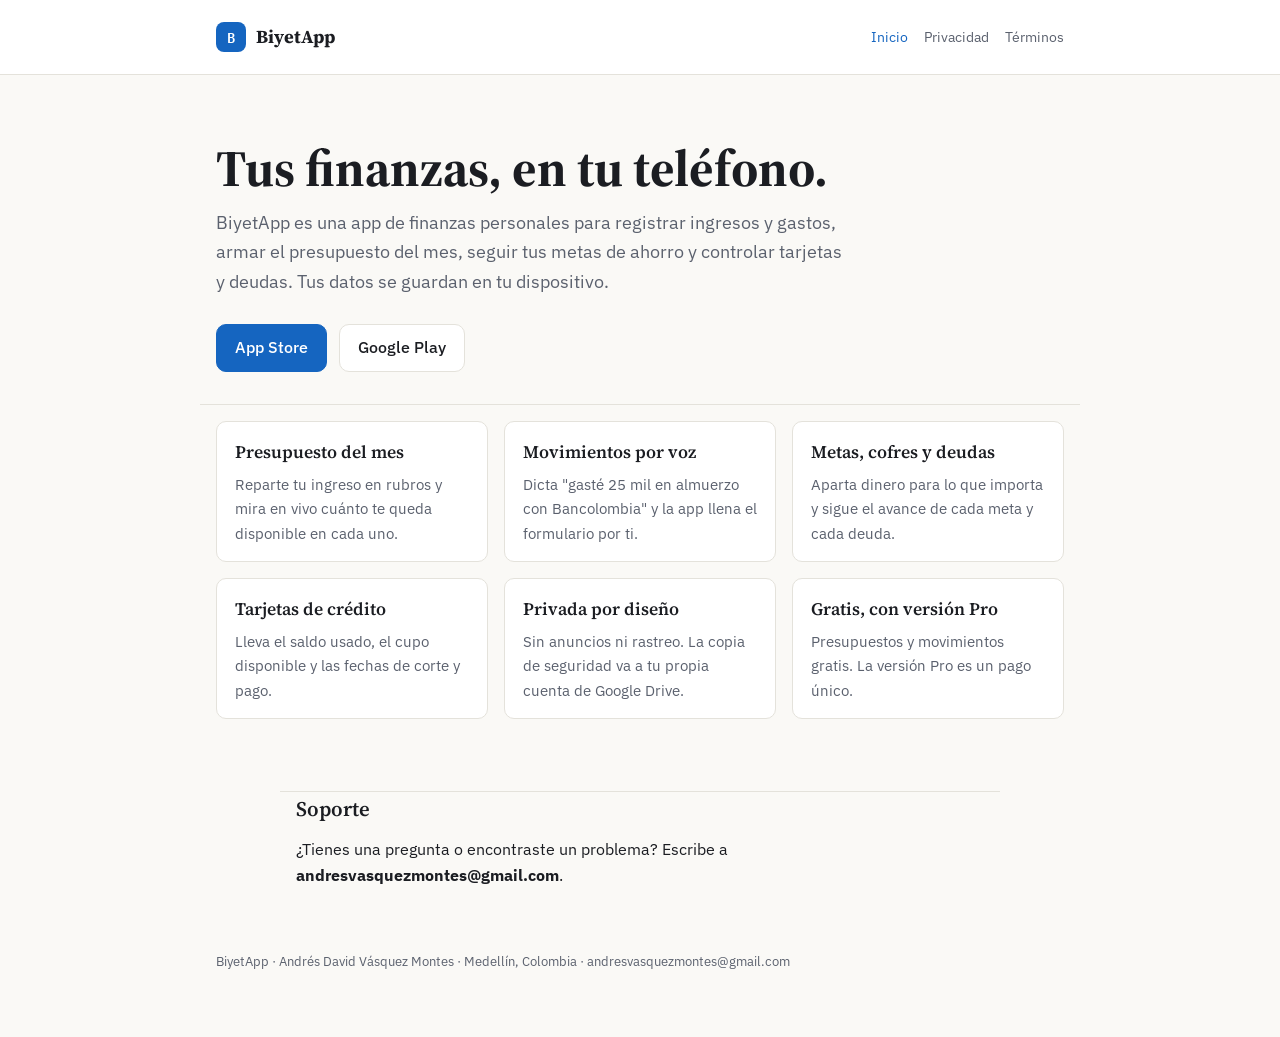
==== index.html @ f53bd114 "Sitio de BiyetApp: inicio, privacidad y términos Co-Authored-By: Claude Opus 5.5 <noreply@anthropic." ====
<!doctype html>
<html lang="es">
<head>
<meta charset="utf-8">
<meta name="viewport" content="width=device-width, initial-scale=1, viewport-fit=cover">
<title>BiyetApp</title>
<meta name="description" content="BiyetApp: app de finanzas personales para Android e iOS.">
<link rel="stylesheet" href="https://fonts.googleapis.com/css2?family=Source+Serif+4:opsz,wght@8..60,400;8..60,600;8..60,700&family=IBM+Plex+Sans:wght@400;500;600&family=IBM+Plex+Mono:wght@400;500&display=swap">
<link rel="stylesheet" href="style.css">
</head>
<body style="margin:0">
<div class="topbar">
  <div class="topbar-inner gutter">
    <a class="wordmark" href="index.html" style="color:inherit;text-decoration:none"><span class="mark">B</span> BiyetApp</a>
    <nav class="nav" aria-label="Secciones"><a href="index.html" aria-current="page">Inicio</a> <a href="privacidad.html">Privacidad</a> <a href="terminos.html">Términos</a></nav>
  </div>
</div>
<main>
<section class="hero gutter">
  <h1>Tus finanzas, en tu teléfono.</h1>
  <p class="lead">BiyetApp es una app de finanzas personales para registrar ingresos y gastos, armar el presupuesto del mes, seguir tus metas de ahorro y controlar tarjetas y deudas. Tus datos se guardan en tu dispositivo.</p>
  <div class="stores">
    <a class="btn primary" href="https://apps.apple.com/app/id6762707560">App Store</a>
    <a class="btn" href="https://play.google.com/store/apps/details?id=com.biyetapp.app">Google Play</a>
  </div>
</section>
<section class="grid gutter" aria-label="Funciones">
  <div class="card"><h2>Presupuesto del mes</h2><p>Reparte tu ingreso en rubros y mira en vivo cuánto te queda disponible en cada uno.</p></div>
  <div class="card"><h2>Movimientos por voz</h2><p>Dicta "gasté 25 mil en almuerzo con Bancolombia" y la app llena el formulario por ti.</p></div>
  <div class="card"><h2>Metas, cofres y deudas</h2><p>Aparta dinero para lo que importa y sigue el avance de cada meta y cada deuda.</p></div>
  <div class="card"><h2>Tarjetas de crédito</h2><p>Lleva el saldo usado, el cupo disponible y las fechas de corte y pago.</p></div>
  <div class="card"><h2>Privada por diseño</h2><p>Sin anuncios ni rastreo. La copia de seguridad va a tu propia cuenta de Google Drive.</p></div>
  <div class="card"><h2>Gratis, con versión Pro</h2><p>Presupuestos y movimientos gratis. La versión Pro es un pago único.</p></div>
</section>
<section class="simple gutter" id="soporte" style="padding-block:0 64px">
  <h2>Soporte</h2>
  <p>¿Tienes una pregunta o encontraste un problema? Escribe a <strong>andresvasquezmontes@gmail.com</strong>.</p>
</section>
</main>
<footer class="gutter">BiyetApp · Andrés David Vásquez Montes · Medellín, Colombia · andresvasquezmontes@gmail.com</footer>
</body>
</html>
---- style.css ----
/* Layout: documento legal de una columna con índice lateral fijo en escritorio */
  :root {
    --bg: #faf9f6;
    --surface: #ffffff;
    --surface-2: #f1f0ec;
    --text: #1b1d22;
    --text-muted: #5b616e;
    --border: #e4e2db;
    --accent: #1565c0;
    --accent-soft: #e8f0fb;
    --accent-ink: #0d3f7a;
    --font-display: "Source Serif 4", Georgia, serif;
    --font-body: "IBM Plex Sans", ui-sans-serif, system-ui, sans-serif;
    --font-mono: "IBM Plex Mono", ui-monospace, monospace;
  }
  @media (prefers-color-scheme: dark) {
    :root:not([data-theme="light"]) {
      --bg: #0e1013; --surface: #161920; --surface-2: #1c202a; --text: #e8e9ed;
      --text-muted: #9aa1ac; --border: #2a2e38; --accent: #5b9bf0; --accent-soft: #172436;
      --accent-ink: #bcd7fb; color-scheme: dark;
    }
  }
  :root[data-theme="dark"] {
    --bg: #0e1013; --surface: #161920; --surface-2: #1c202a; --text: #e8e9ed;
    --text-muted: #9aa1ac; --border: #2a2e38; --accent: #5b9bf0; --accent-soft: #172436;
    --accent-ink: #bcd7fb; color-scheme: dark;
  }
  * { box-sizing: border-box; }
  body { background: var(--bg); color: var(--text); font-family: var(--font-body); line-height: 1.6; font-size: 16px; }
  a { color: var(--accent); }
  a:focus-visible { outline: 2px solid var(--accent); outline-offset: 2px; }
  .gutter { padding-left: max(16px, env(safe-area-inset-left, 0px)); padding-right: max(16px, env(safe-area-inset-right, 0px)); }
  .topbar { border-bottom: 1px solid var(--border); background: var(--surface); }
  .topbar-inner { max-width: 880px; margin: 0 auto; padding-block: 22px; display: flex; flex-wrap: wrap; align-items: center; justify-content: space-between; gap: 12px 16px; }
  .wordmark { display: flex; align-items: center; gap: 10px; font-family: var(--font-display); font-weight: 700; font-size: 1.15rem; }
  .wordmark .mark { width: 30px; height: 30px; border-radius: 8px; background: var(--accent); color: var(--surface); display: grid; place-items: center; font-family: var(--font-mono); font-size: .85rem; font-weight: 600; flex: none; }
  .meta-tag { font-family: var(--font-mono); font-size: .75rem; color: var(--text-muted); letter-spacing: .03em; }
  .layout { max-width: 880px; margin: 0 auto; padding-block: 48px 96px; display: grid; grid-template-columns: 190px minmax(0, 1fr); gap: 48px; align-items: start; }
  @media (max-width: 720px) { .layout { grid-template-columns: 1fr; padding-block: 32px 64px; } .toc { display: none; } }
  .toc { position: sticky; top: calc(32px + env(safe-area-inset-top, 0px)); display: flex; flex-direction: column; gap: 2px; }
  .toc-label { font-family: var(--font-mono); font-size: .7rem; text-transform: uppercase; letter-spacing: .08em; color: var(--text-muted); margin-bottom: 10px; }
  .toc a { text-decoration: none; color: var(--text-muted); font-size: .85rem; padding: 5px 0 5px 10px; border-left: 2px solid transparent; }
  .toc a:hover { color: var(--text); border-left-color: var(--border); }
  main { min-width: 0; }
  h1 { font-family: var(--font-display); font-weight: 700; font-size: clamp(1.9rem, 3.2vw, 2.5rem); line-height: 1.15; margin: 0 0 10px; text-wrap: balance; }
  .subtitle { color: var(--text-muted); font-size: 1.02rem; max-width: 60ch; margin: 0 0 28px; }
  .summary-box { background: var(--accent-soft); border: 1px solid var(--border); border-radius: 12px; padding: 20px 22px; margin: 0 0 40px; }
  .summary-box .label { font-family: var(--font-mono); font-size: .7rem; text-transform: uppercase; letter-spacing: .08em; color: var(--accent-ink); margin-bottom: 10px; }
  .summary-box ul { margin: 0; padding-left: 1.1em; display: flex; flex-direction: column; gap: 6px; }
  .summary-box li { font-size: .95rem; }
  section { margin: 0 0 38px; padding-top: 6px; scroll-margin-top: 24px; }
  section + section { border-top: 1px solid var(--border); padding-top: 34px; }
  h2 { font-family: var(--font-display); font-weight: 600; font-size: 1.3rem; margin: 0 0 12px; text-wrap: balance; }
  h3 { font-size: 1rem; margin: 18px 0 6px; }
  p { margin: 0 0 14px; max-width: 68ch; }
  p:last-child { margin-bottom: 0; }
  ul.plain { margin: 0 0 14px; padding-left: 1.2em; max-width: 68ch; }
  ul.plain li { margin-bottom: 6px; }
  .table-wrap { overflow-x: auto; }
  table { width: 100%; border-collapse: collapse; margin: 4px 0 18px; font-size: .92rem; }
  th, td { text-align: left; padding: 10px 12px; border-bottom: 1px solid var(--border); vertical-align: top; }
  th { font-family: var(--font-mono); font-size: .7rem; text-transform: uppercase; letter-spacing: .06em; color: var(--text-muted); font-weight: 500; }
  .card { background: var(--surface); border: 1px solid var(--border); border-radius: 10px; padding: 16px 18px; margin: 0 0 14px; }
  .contact { background: var(--surface-2); border-radius: 12px; padding: 22px 24px; display: flex; flex-direction: column; gap: 4px; }
  .contact .name { font-weight: 600; }
  .contact .email { font-family: var(--font-mono); font-size: .92rem; user-select: all; overflow-wrap: anywhere; }
  footer { max-width: 880px; margin: 0 auto; padding-block: 0 64px; color: var(--text-muted); font-size: .8rem; }

  .nav { display: flex; gap: 16px; flex-wrap: wrap; font-size: .9rem; }
  .nav a { color: var(--text-muted); text-decoration: none; }
  .nav a:hover, .nav a[aria-current] { color: var(--accent); }
  .hero { max-width: 880px; margin: 0 auto; padding-block: 64px 32px; }
  .hero h1 { font-size: clamp(2.2rem, 5vw, 3.2rem); }
  .lead { font-size: 1.15rem; color: var(--text-muted); max-width: 58ch; margin: 0 0 28px; }
  .stores { display: flex; gap: 12px; flex-wrap: wrap; }
  .btn { display: inline-block; padding: 10px 18px; border-radius: 10px; border: 1px solid var(--border); background: var(--surface); color: var(--text); text-decoration: none; font-weight: 500; }
  .btn.primary { background: var(--accent); border-color: var(--accent); color: var(--surface); }
  .grid { max-width: 880px; margin: 0 auto; padding-block: 16px 72px; display: grid; grid-template-columns: repeat(auto-fit, minmax(240px, 1fr)); gap: 16px; }
  .grid .card { margin: 0; }
  .grid .card h2 { font-size: 1.1rem; margin: 0 0 6px; }
  .grid .card p { margin: 0; color: var(--text-muted); font-size: .95rem; }
  .simple { max-width: 720px; margin: 0 auto; padding-block: 48px 96px; }
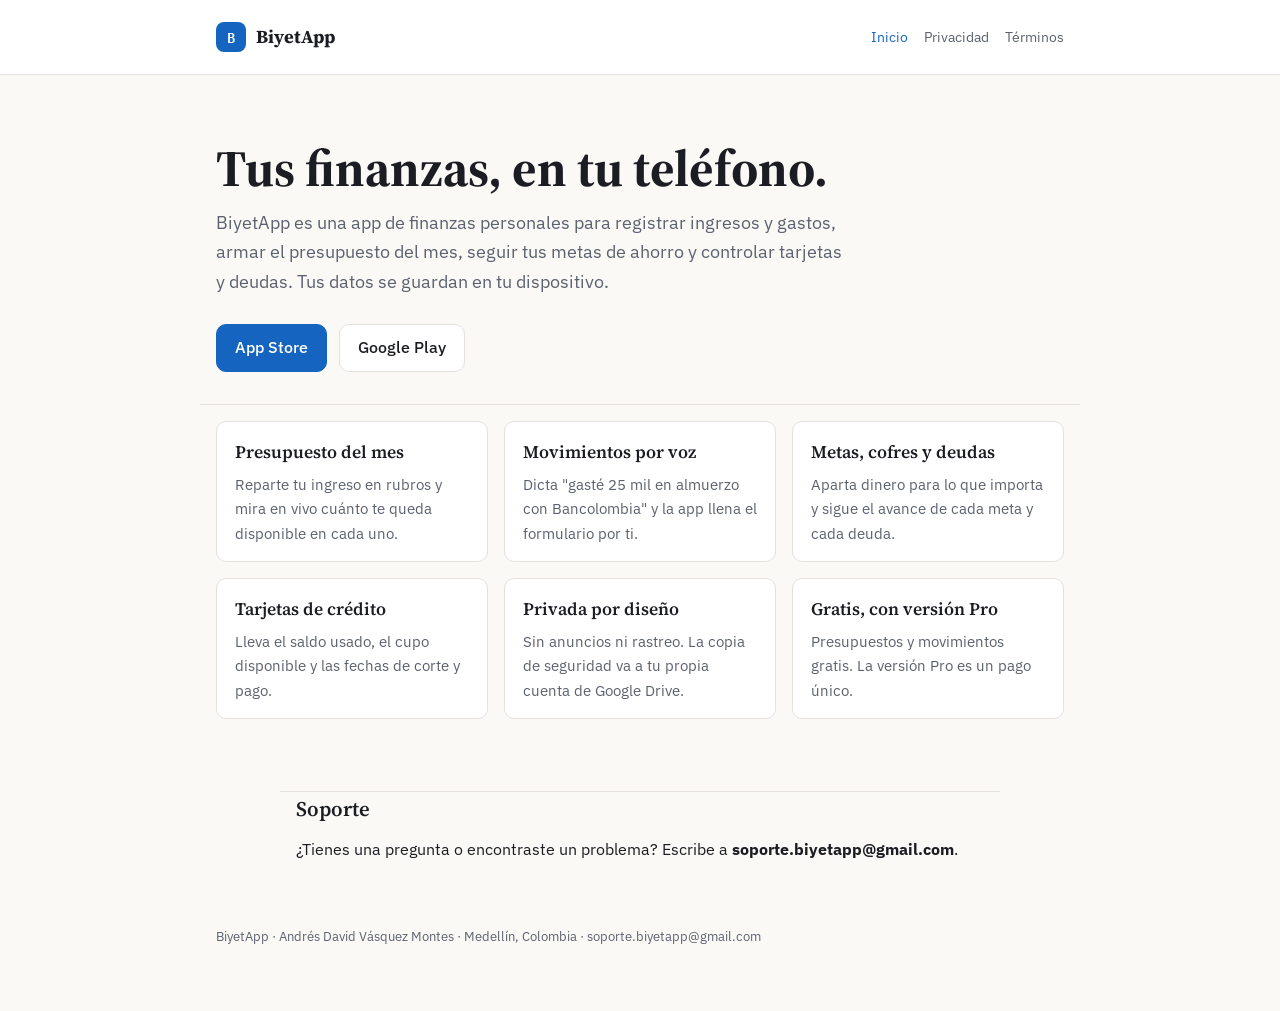
==== commit 2e347518: "Usa soporte.biyetapp@gmail.com como correo de contacto Co-Authored-By: Claude Opus 5.5 <noreply@anth" ====
--- a/index.html
+++ b/index.html
@@ -34,9 +34,9 @@
 </section>
 <section class="simple gutter" id="soporte" style="padding-block:0 64px">
   <h2>Soporte</h2>
-  <p>¿Tienes una pregunta o encontraste un problema? Escribe a <strong>andresvasquezmontes@gmail.com</strong>.</p>
+  <p>¿Tienes una pregunta o encontraste un problema? Escribe a <strong>soporte.biyetapp@gmail.com</strong>.</p>
 </section>
 </main>
-<footer class="gutter">BiyetApp · Andrés David Vásquez Montes · Medellín, Colombia · andresvasquezmontes@gmail.com</footer>
+<footer class="gutter">BiyetApp · Andrés David Vásquez Montes · Medellín, Colombia · soporte.biyetapp@gmail.com</footer>
 </body>
 </html>
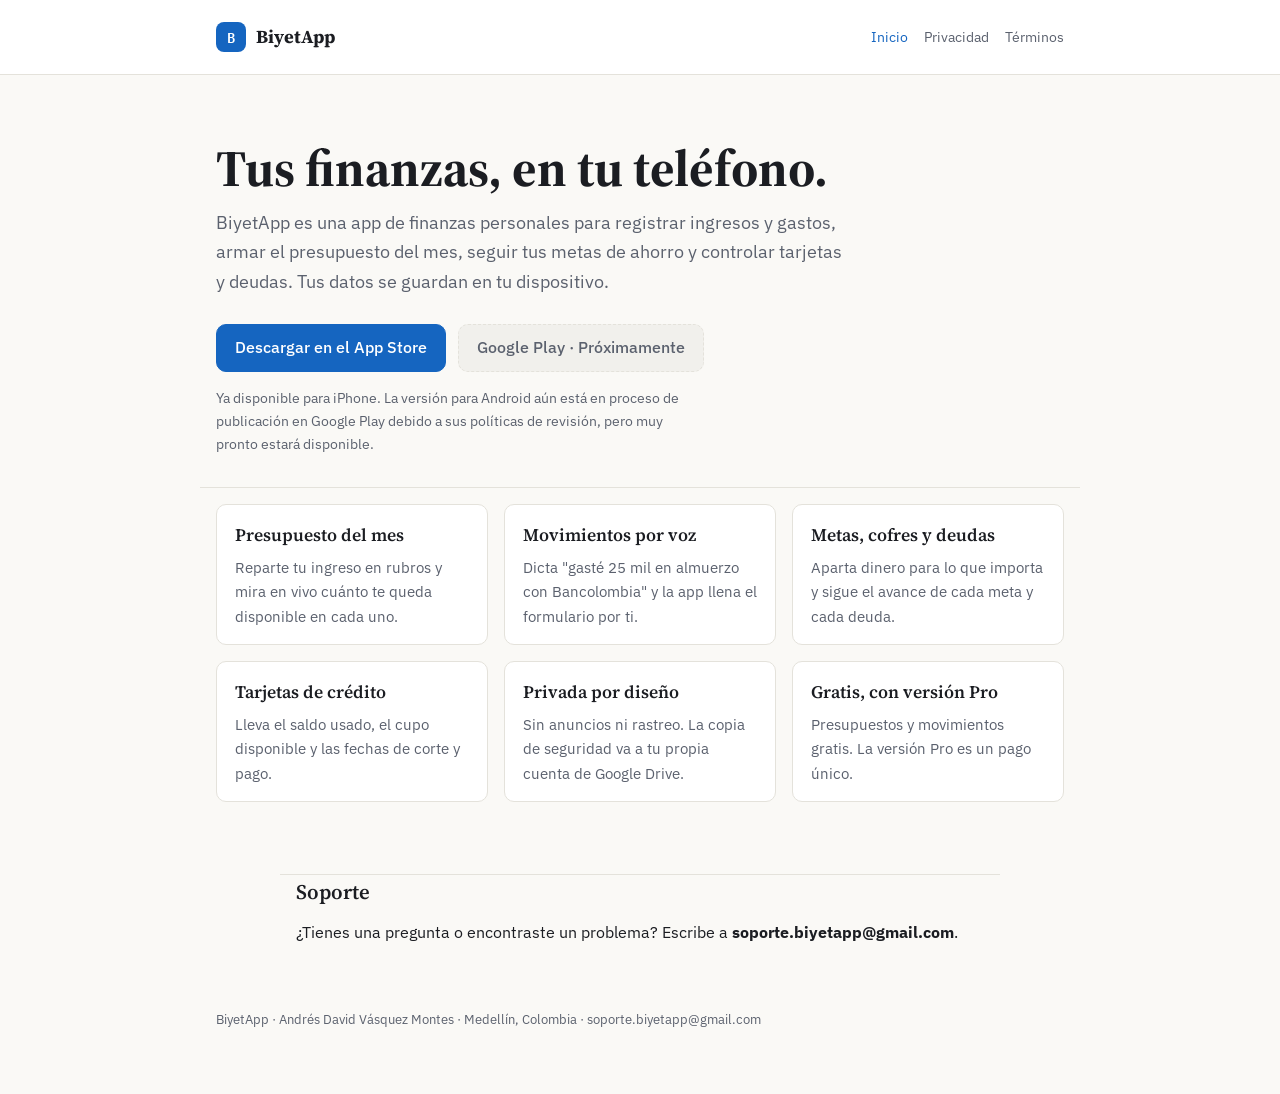
==== commit 4c49075c: "Enlace al App Store y aviso de Android próximamente Co-Authored-By: Claude Opus 5.5 <noreply@anthrop" ====
--- a/index.html
+++ b/index.html
@@ -20,9 +20,10 @@
   <h1>Tus finanzas, en tu teléfono.</h1>
   <p class="lead">BiyetApp es una app de finanzas personales para registrar ingresos y gastos, armar el presupuesto del mes, seguir tus metas de ahorro y controlar tarjetas y deudas. Tus datos se guardan en tu dispositivo.</p>
   <div class="stores">
-    <a class="btn primary" href="https://apps.apple.com/app/id6762707560">App Store</a>
-    <a class="btn" href="https://play.google.com/store/apps/details?id=com.biyetapp.app">Google Play</a>
+    <a class="btn primary" href="https://apps.apple.com/us/app/biyetapp/id6762707560" target="_blank" rel="noopener">Descargar en el App Store</a>
+    <span class="btn disabled" aria-disabled="true">Google Play · Próximamente</span>
   </div>
+  <p class="store-note">Ya disponible para iPhone. La versión para Android aún está en proceso de publicación en Google Play debido a sus políticas de revisión, pero muy pronto estará disponible.</p>
 </section>
 <section class="grid gutter" aria-label="Funciones">
   <div class="card"><h2>Presupuesto del mes</h2><p>Reparte tu ingreso en rubros y mira en vivo cuánto te queda disponible en cada uno.</p></div>
--- a/style.css
+++ b/style.css
@@ -75,6 +75,8 @@
   .stores { display: flex; gap: 12px; flex-wrap: wrap; }
   .btn { display: inline-block; padding: 10px 18px; border-radius: 10px; border: 1px solid var(--border); background: var(--surface); color: var(--text); text-decoration: none; font-weight: 500; }
   .btn.primary { background: var(--accent); border-color: var(--accent); color: var(--surface); }
+  .btn.disabled { color: var(--text-muted); background: var(--surface-2); border-style: dashed; cursor: default; }
+  .store-note { color: var(--text-muted); font-size: .9rem; max-width: 58ch; margin: 14px 0 0; }
   .grid { max-width: 880px; margin: 0 auto; padding-block: 16px 72px; display: grid; grid-template-columns: repeat(auto-fit, minmax(240px, 1fr)); gap: 16px; }
   .grid .card { margin: 0; }
   .grid .card h2 { font-size: 1.1rem; margin: 0 0 6px; }
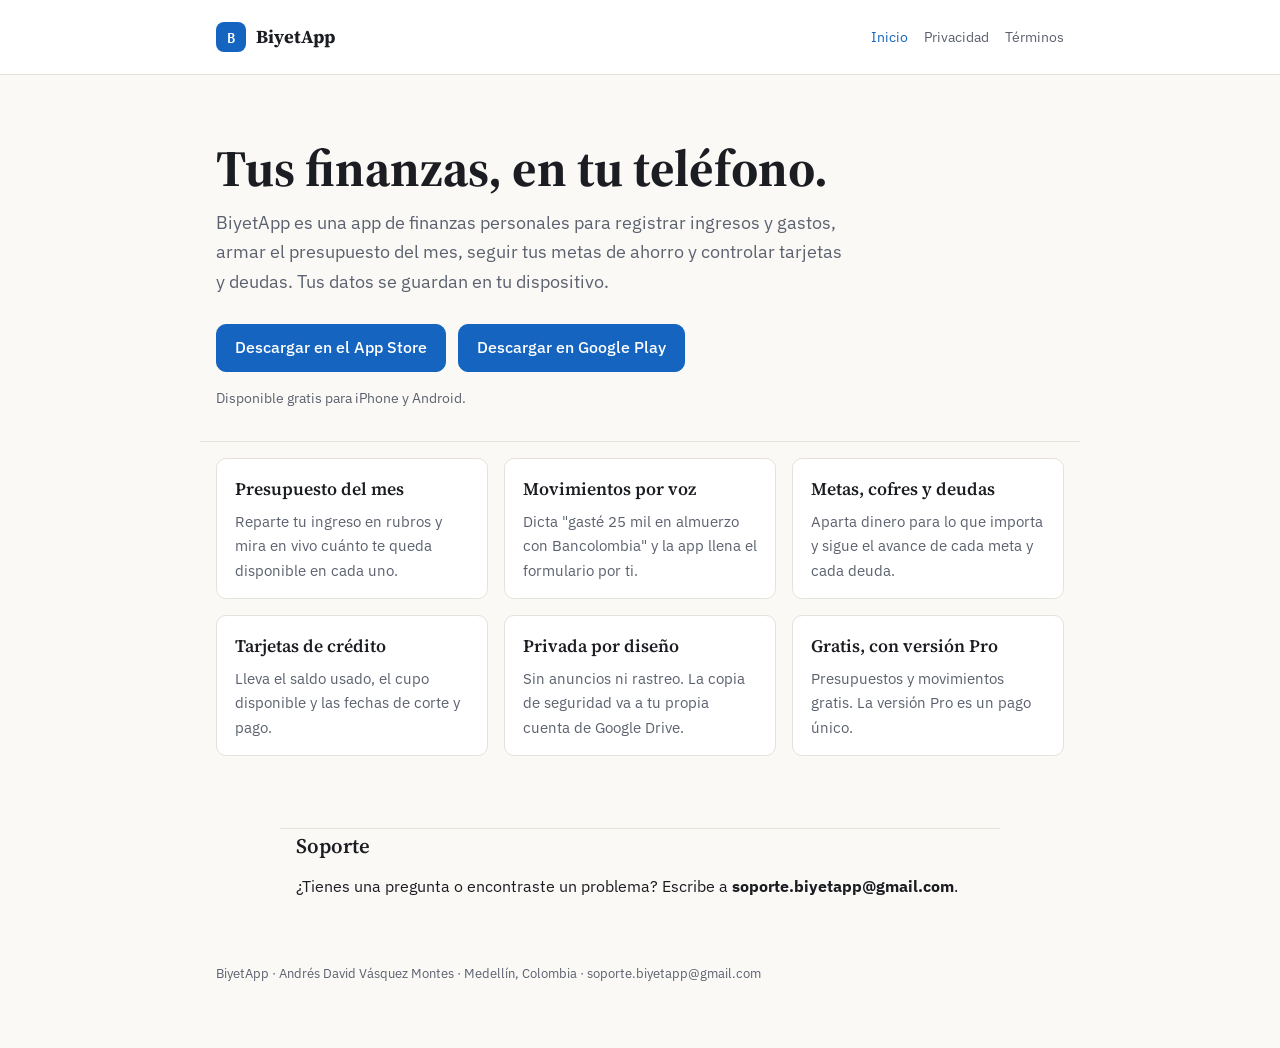
==== commit 577be3b4: "Activa el botón de descarga en Google Play Co-Authored-By: Claude Fable 5.2 <noreply@anthropic.com>" ====
--- a/index.html
+++ b/index.html
@@ -21,9 +21,9 @@
   <p class="lead">BiyetApp es una app de finanzas personales para registrar ingresos y gastos, armar el presupuesto del mes, seguir tus metas de ahorro y controlar tarjetas y deudas. Tus datos se guardan en tu dispositivo.</p>
   <div class="stores">
     <a class="btn primary" href="https://apps.apple.com/us/app/biyetapp/id6762707560" target="_blank" rel="noopener">Descargar en el App Store</a>
-    <span class="btn disabled" aria-disabled="true">Google Play · Próximamente</span>
+    <a class="btn primary" href="https://play.google.com/store/apps/details?id=com.biyetapp.app" target="_blank" rel="noopener">Descargar en Google Play</a>
   </div>
-  <p class="store-note">Ya disponible para iPhone. La versión para Android aún está en proceso de publicación en Google Play debido a sus políticas de revisión, pero muy pronto estará disponible.</p>
+  <p class="store-note">Disponible gratis para iPhone y Android.</p>
 </section>
 <section class="grid gutter" aria-label="Funciones">
   <div class="card"><h2>Presupuesto del mes</h2><p>Reparte tu ingreso en rubros y mira en vivo cuánto te queda disponible en cada uno.</p></div>
